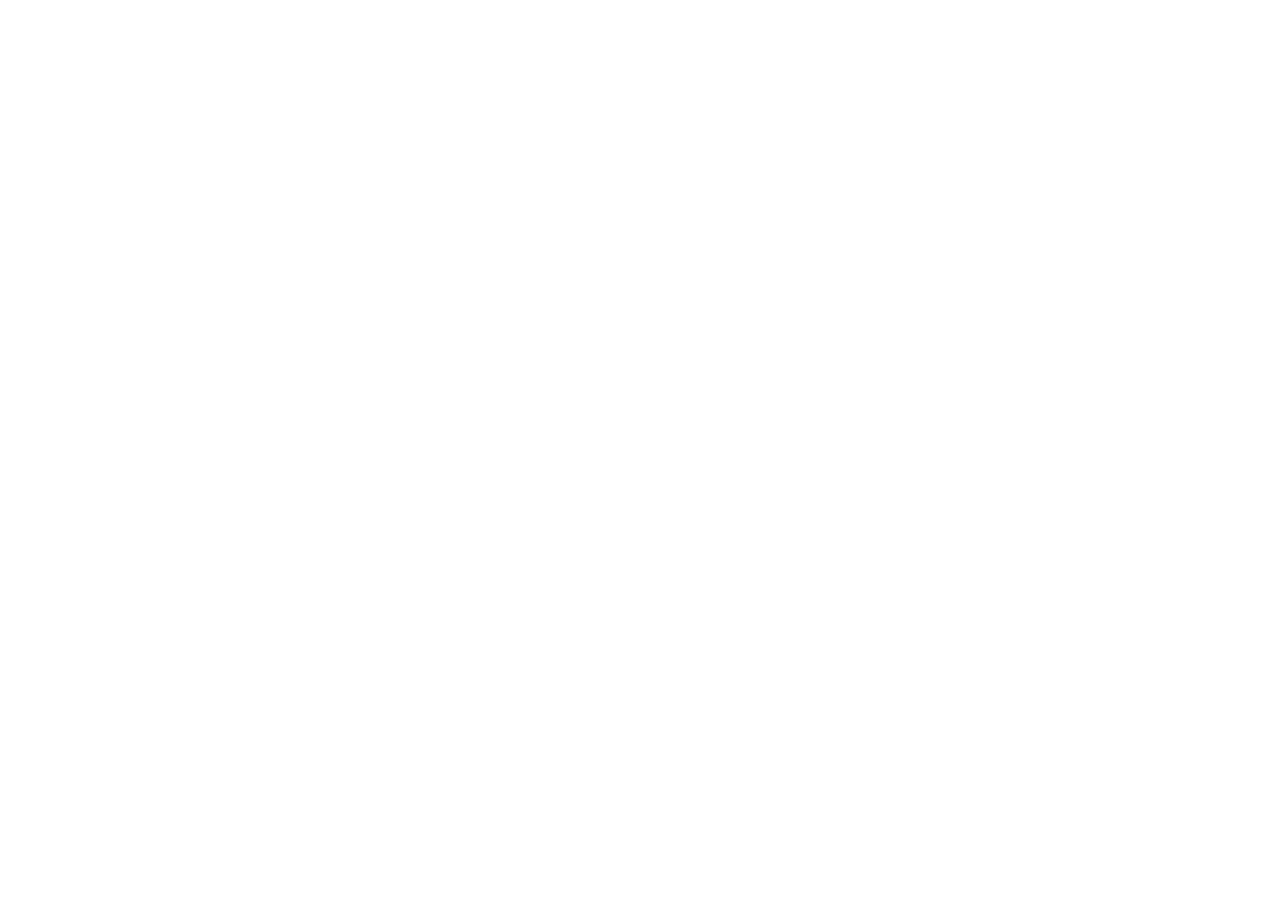
==== index.html @ 55838c37 "Add new files" ====
<!DOCTYPE html>
<html lang="en">
<head>
    <meta charset="UTF-8">
    <meta http-equiv="X-UA-Compatible" content="IE=edge">
    <meta name="viewport" content="width=device-width, initial-scale=1.0">
    <title>Document</title>
</head>
<body>
    
</body>
</html>
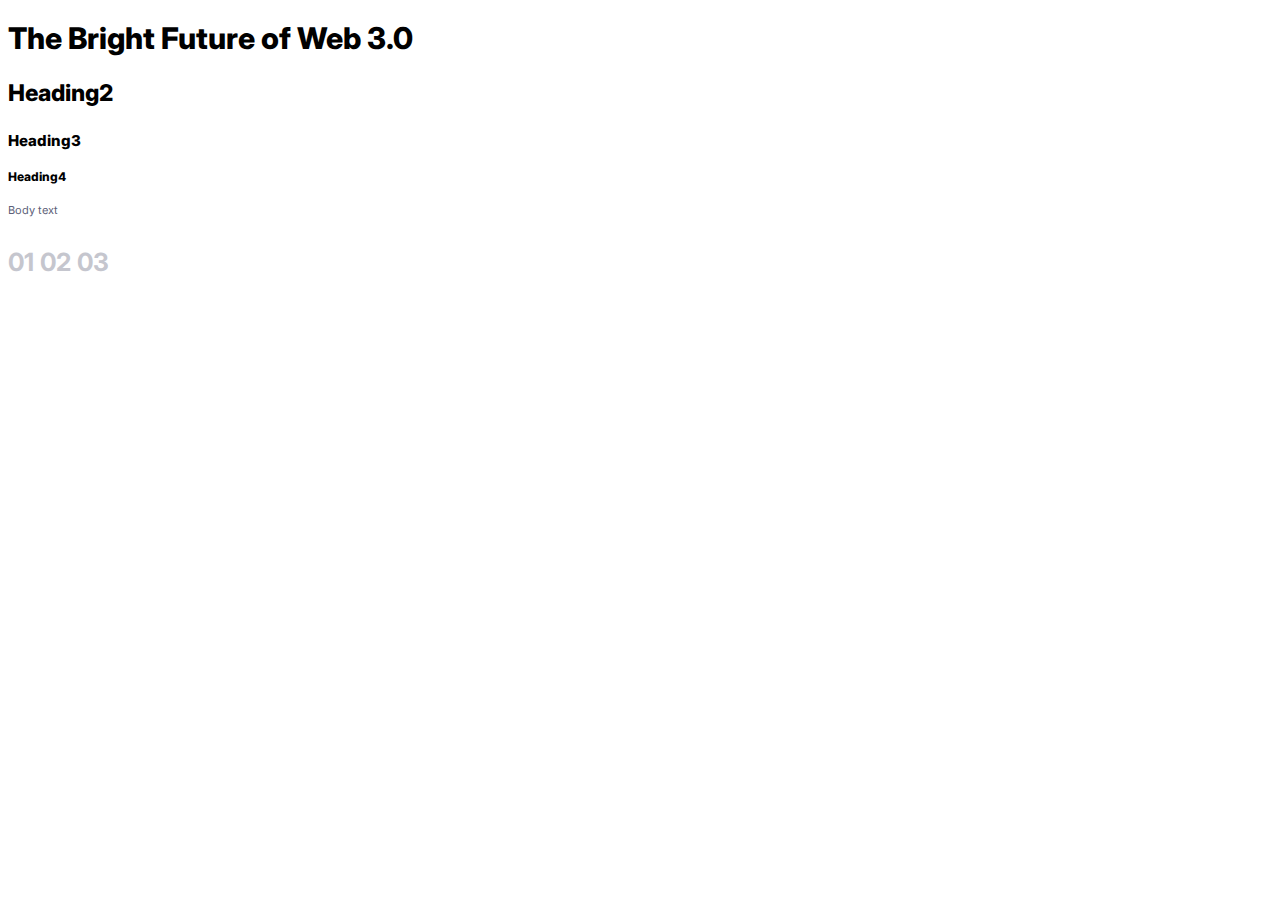
==== commit aeeeec70: "Defining base colors and typography" ====
--- a/index.html
+++ b/index.html
@@ -1,12 +1,24 @@
 <!DOCTYPE html>
 <html lang="en">
-<head>
-    <meta charset="UTF-8">
-    <meta http-equiv="X-UA-Compatible" content="IE=edge">
-    <meta name="viewport" content="width=device-width, initial-scale=1.0">
+  <head>
+    <meta charset="UTF-8" />
+    <meta http-equiv="X-UA-Compatible" content="IE=edge" />
+    <meta name="viewport" content="width=device-width, initial-scale=1.0" />
+    <link rel="preconnect" href="https://fonts.googleapis.com" />
+    <link rel="preconnect" href="https://fonts.gstatic.com" crossorigin />
+    <link
+      href="https://fonts.googleapis.com/css2?family=Inter:wght@400;700;800&display=swap"
+      rel="stylesheet"
+    />
+    <link rel="stylesheet" href="/styles/style.css" />
     <title>Document</title>
-</head>
-<body>
-    
-</body>
-</html>+  </head>
+  <body>
+    <h1>The Bright Future of Web 3.0</h1>
+    <h2>Heading2</h2>
+    <h3>Heading3</h3>
+    <h4>Heading4</h4>
+    <p>Body text</p>
+    <p class="numbering">01 02 03</p>
+  </body>
+</html>
--- a/styles/style.css
+++ b/styles/style.css
@@ -0,0 +1,60 @@
+*, *::after,*::before {
+   box-sizing: border; 
+}
+
+:root {
+    --primary-soft-orange: hsl(35, 77%, 62%);
+    --primary-soft-red: hsl(5, 85%, 63%);
+
+    --neutral-off-white: hsl(36, 100%, 99%);
+    --neutral-grayish-blue: hsl(233, 8%, 79%);
+    --neutral-dark-grayish-blue: hsl(236, 13%, 42%);
+    --neutral-very-dark-blue: hsl(240, 100%, 5%);
+}
+
+html {
+    font-size: 62.5%;
+}
+
+h1, h2, h3, h4, p {
+    font-family: 'Inter', Arial, Helvetica, sans-serif;
+}
+
+h1 {
+    font-size: 3rem;
+    font-weight: 800;
+    line-height: 1.2;
+}
+
+h2 {
+    font-size: 2.3rem;
+    font-weight: 800;
+}
+
+h3 {
+    font-size: 1.5rem;
+    font-weight: 800;
+}
+
+h4 {
+    font-size: 1.2rem;
+    font-weight: 800;
+}
+
+body {
+    font-size: 1.1rem;
+    font-weight: 400;
+    line-height: 1.5;
+}
+
+p {
+    color: var(--neutral-dark-grayish-blue);
+}
+
+.numbering {
+    font-size: 2.5rem;
+    font-weight: 700;
+    color: var(--neutral-grayish-blue);
+}
+
+
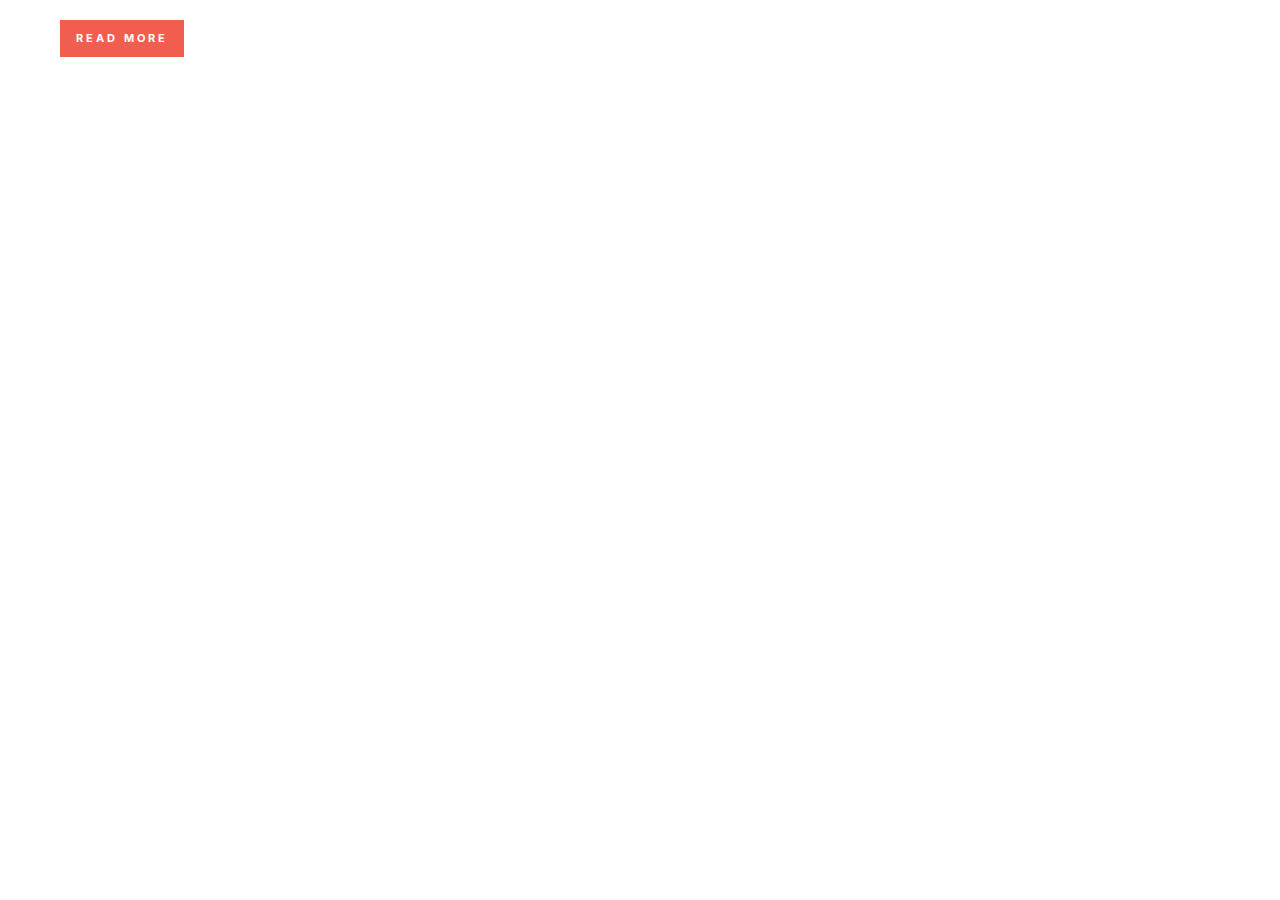
==== commit 19745fae: "preparing button component" ====
--- a/index.html
+++ b/index.html
@@ -14,11 +14,6 @@
     <title>Document</title>
   </head>
   <body>
-    <h1>The Bright Future of Web 3.0</h1>
-    <h2>Heading2</h2>
-    <h3>Heading3</h3>
-    <h4>Heading4</h4>
-    <p>Body text</p>
-    <p class="numbering">01 02 03</p>
+    <div class="btn btn--red">Read More</div>
   </body>
 </html>
--- a/styles/style.css
+++ b/styles/style.css
@@ -13,11 +13,13 @@
 }
 
 html {
+    font-family: 'Inter', Arial, Helvetica, sans-serif;
     font-size: 62.5%;
 }
 
-h1, h2, h3, h4, p {
-    font-family: 'Inter', Arial, Helvetica, sans-serif;
+body {
+    padding: 0;
+    margin: 0;
 }
 
 h1 {
@@ -45,6 +47,7 @@
     font-size: 1.1rem;
     font-weight: 400;
     line-height: 1.5;
+    padding: 2rem 6rem;
 }
 
 p {
@@ -57,4 +60,25 @@
     color: var(--neutral-grayish-blue);
 }
 
+.btn {
+    padding: 1rem 1.6rem;
+    letter-spacing: 0.3rem;
+    display: inline-block;
+    text-transform: uppercase;
+    font-weight: 700;
+    cursor: pointer;
+    transition: background ease 0.3s;
+}
 
+.btn:hover, .btn:focus {
+    background: var(--neutral-very-dark-blue);          
+}
+
+.btn--red {
+    background: var(--primary-soft-red);
+    color: var(--neutral-off-white);
+}
+
+
+
+
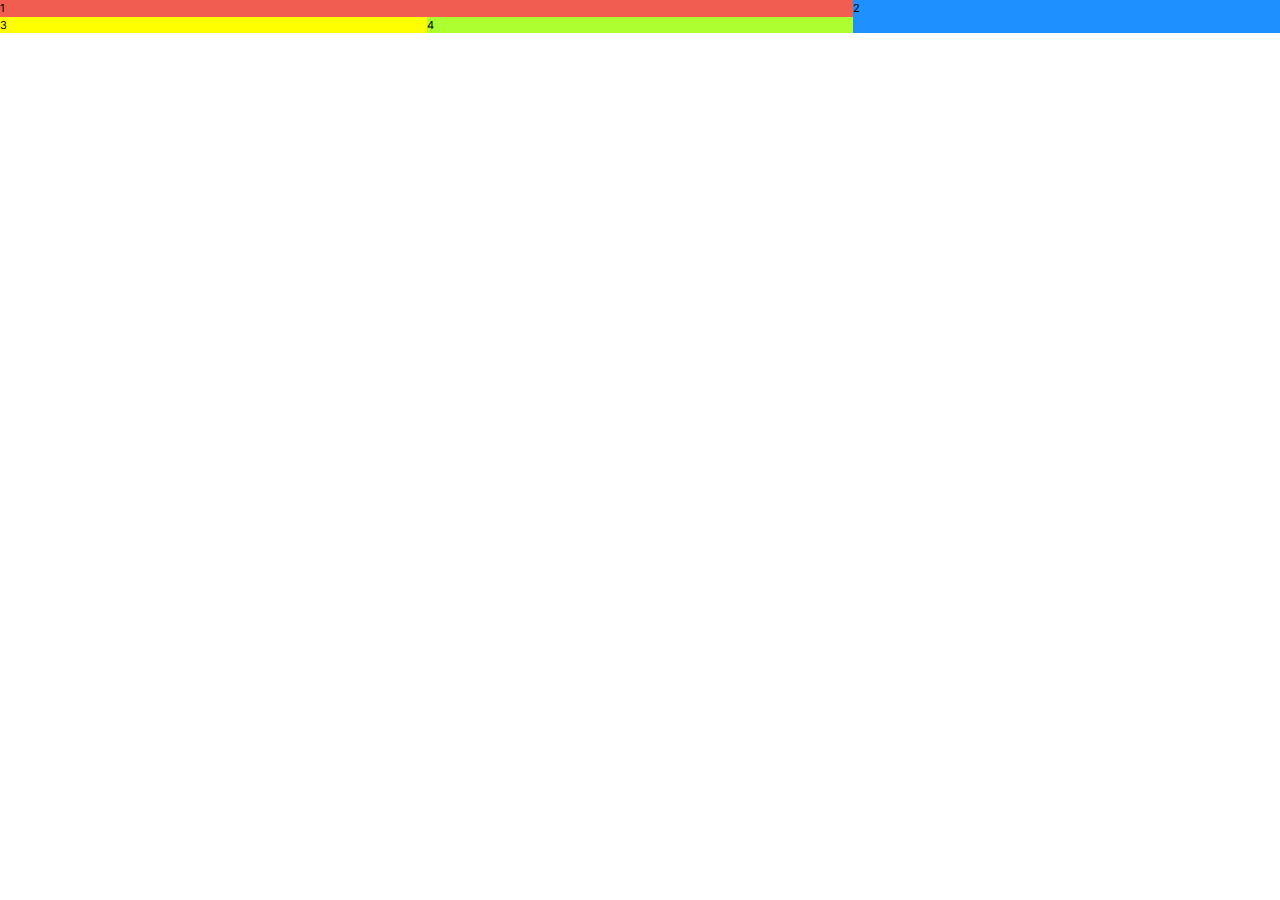
==== commit dbcc8b38: "Preparing grid-component draft" ====
--- a/index.html
+++ b/index.html
@@ -14,6 +14,11 @@
     <title>Document</title>
   </head>
   <body>
-    <div class="btn btn--red">Read More</div>
+    <div class="main-grid">
+      <div class="grid__element1">1</div>
+      <div class="grid__element2">2</div>
+      <div class="grid__element3">3</div>
+      <div class="grid__element4">4</div>
+    </div>
   </body>
 </html>
--- a/styles/style.css
+++ b/styles/style.css
@@ -47,7 +47,6 @@
     font-size: 1.1rem;
     font-weight: 400;
     line-height: 1.5;
-    padding: 2rem 6rem;
 }
 
 p {
@@ -79,6 +78,53 @@
     color: var(--neutral-off-white);
 }
 
+.grid__element1 {
+    width: 100%;
+    height: 100%;
+    background:hsl(5, 85%, 63%);
+}
+
+.grid__element2 {
+    width: 100%;
+    height: 100%;
+    background:dodgerblue;
+}
+
+.grid__element3 {
+    width: 100%;
+    height: 100%;
+    background:yellow;
+}
+
+.grid__element4 {
+    width: 100%;
+    height: 100%;
+    background:greenyellow;
+}
+
+.main-grid {
+    display: grid;
+}
+
+@media screen and (min-width: 768px) {
+    
+    .main-grid {
+        display: grid;
+        grid-template-columns: repeat(3, 1fr);
+    }
+    
+    .grid__element1 {
+        grid-column: 1/3;
+    }
+    
+    .grid__element2 {
+        grid-column: 3;
+        grid-row: 1/span 2;
+    }
+}
 
 
 
+
+
+
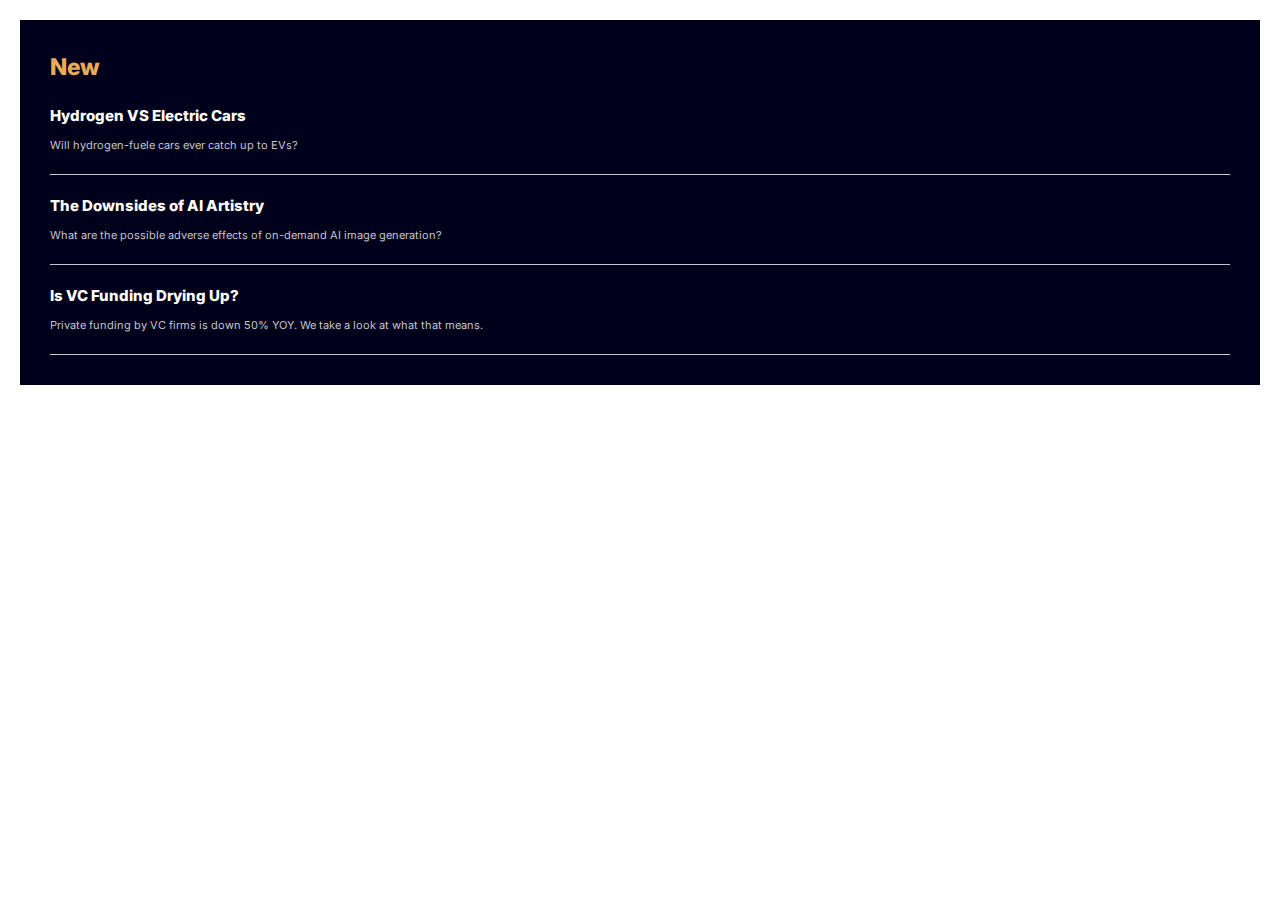
==== commit b3e04a0e: "Creating news section" ====
--- a/index.html
+++ b/index.html
@@ -14,11 +14,30 @@
     <title>Document</title>
   </head>
   <body>
-    <div class="main-grid">
-      <div class="grid__element1">1</div>
-      <div class="grid__element2">2</div>
-      <div class="grid__element3">3</div>
-      <div class="grid__element4">4</div>
-    </div>
+    <section class="news-section">
+      <div class="new__container">
+        <h2 class="new__main-headline">New</h2>
+        <article class="new__article">
+          <h3 class="new__headline">Hydrogen VS Electric Cars</h3>
+          <p class="new__article-text">
+            Will hydrogen-fuele cars ever catch up to EVs?
+          </p>
+        </article>
+        <article class="new__article">
+          <h3 class="new__headline">The Downsides of AI Artistry</h3>
+          <p class="new__article-text">
+            What are the possible adverse effects of on-demand AI image
+            generation?
+          </p>
+        </article>
+        <article class="new__article">
+          <h3 class="new__headline">Is VC Funding Drying Up?</h3>
+          <p class="new__article-text">
+            Private funding by VC firms is down 50% YOY. We take a look at what
+            that means.
+          </p>
+        </article>
+      </div>
+    </section>
   </body>
 </html>
--- a/styles/style.css
+++ b/styles/style.css
@@ -1,130 +1,202 @@
-*, *::after,*::before {
-   box-sizing: border; 
+*,
+*::after,
+*::before {
+  box-sizing: border;
 }
 
 :root {
-    --primary-soft-orange: hsl(35, 77%, 62%);
-    --primary-soft-red: hsl(5, 85%, 63%);
-
-    --neutral-off-white: hsl(36, 100%, 99%);
-    --neutral-grayish-blue: hsl(233, 8%, 79%);
-    --neutral-dark-grayish-blue: hsl(236, 13%, 42%);
-    --neutral-very-dark-blue: hsl(240, 100%, 5%);
+  --primary-soft-orange: hsl(35, 77%, 62%);
+  --primary-soft-red: hsl(5, 85%, 63%);
+
+  --neutral-off-white: hsl(36, 100%, 99%);
+  --neutral-grayish-blue: hsl(233, 8%, 79%);
+  --neutral-dark-grayish-blue: hsl(236, 13%, 42%);
+  --neutral-very-dark-blue: hsl(240, 100%, 5%);
 }
 
 html {
-    font-family: 'Inter', Arial, Helvetica, sans-serif;
-    font-size: 62.5%;
+  font-family: "Inter", Arial, Helvetica, sans-serif;
+  font-size: 62.5%;
 }
 
 body {
-    padding: 0;
-    margin: 0;
+  padding: 2rem 2rem;
+  margin: 0;
+}
+
+h1,
+h2,
+h3,
+h4,
+h5,
+p {
+  margin: 0;
 }
 
 h1 {
-    font-size: 3rem;
-    font-weight: 800;
-    line-height: 1.2;
+  font-size: 3rem;
+  font-weight: 800;
+  line-height: 1.2;
 }
 
 h2 {
-    font-size: 2.3rem;
-    font-weight: 800;
+  font-size: 2.3rem;
+  font-weight: 800;
 }
 
 h3 {
-    font-size: 1.5rem;
-    font-weight: 800;
+  font-size: 1.5rem;
+  font-weight: 800;
 }
 
 h4 {
-    font-size: 1.2rem;
-    font-weight: 800;
+  font-size: 1.2rem;
+  font-weight: 800;
 }
 
 body {
-    font-size: 1.1rem;
-    font-weight: 400;
-    line-height: 1.5;
+  font-size: 1.1rem;
+  font-weight: 400;
+  line-height: 1.5;
 }
 
 p {
-    color: var(--neutral-dark-grayish-blue);
+  color: var(--neutral-dark-grayish-blue);
 }
 
 .numbering {
-    font-size: 2.5rem;
-    font-weight: 700;
-    color: var(--neutral-grayish-blue);
+  font-size: 2.5rem;
+  font-weight: 700;
+  color: var(--neutral-grayish-blue);
 }
 
 .btn {
-    padding: 1rem 1.6rem;
-    letter-spacing: 0.3rem;
-    display: inline-block;
-    text-transform: uppercase;
-    font-weight: 700;
-    cursor: pointer;
-    transition: background ease 0.3s;
-}
-
-.btn:hover, .btn:focus {
-    background: var(--neutral-very-dark-blue);          
+  padding: 1rem 1.6rem;
+  letter-spacing: 0.3rem;
+  display: inline-block;
+  text-transform: uppercase;
+  font-weight: 700;
+  cursor: pointer;
+  transition: background ease 0.3s;
+}
+
+.btn:hover,
+.btn:focus {
+  background: var(--neutral-very-dark-blue);
 }
 
 .btn--red {
-    background: var(--primary-soft-red);
-    color: var(--neutral-off-white);
+  background: var(--primary-soft-red);
+  color: var(--neutral-off-white);
 }
 
 .grid__element1 {
-    width: 100%;
-    height: 100%;
-    background:hsl(5, 85%, 63%);
+  width: 100%;
+  height: 100%;
+  background: hsl(5, 85%, 63%);
 }
 
 .grid__element2 {
-    width: 100%;
-    height: 100%;
-    background:dodgerblue;
+  width: 100%;
+  height: 100%;
+  background: dodgerblue;
 }
 
 .grid__element3 {
-    width: 100%;
-    height: 100%;
-    background:yellow;
+  width: 100%;
+  height: 100%;
+  background: yellow;
 }
 
 .grid__element4 {
-    width: 100%;
-    height: 100%;
-    background:greenyellow;
+  width: 100%;
+  height: 100%;
+  background: greenyellow;
 }
 
 .main-grid {
+  display: grid;
+}
+
+@media screen and (min-width: 768px) {
+  .main-grid {
     display: grid;
+    grid-template-columns: repeat(3, 1fr);
+  }
+
+  .grid__element1 {
+    grid-column: 1/3;
+  }
+
+  .grid__element2 {
+    grid-column: 3;
+    grid-row: 1 / span 2;
+  }
+}
+
+.hero__container {
+  width: 100%;
+}
+
+.hero__text {
+  display: flex;
+  flex-direction: column;
+  align-items: flex-start;
 }
 
 @media screen and (min-width: 768px) {
-    
-    .main-grid {
-        display: grid;
-        grid-template-columns: repeat(3, 1fr);
-    }
-    
-    .grid__element1 {
-        grid-column: 1/3;
-    }
-    
-    .grid__element2 {
-        grid-column: 3;
-        grid-row: 1/span 2;
-    }
-}
-
-
-
-
-
-
+  .hero__text {
+    flex-direction: row;
+    align-items: center;
+  }
+
+  .hero__headline-text {
+    margin: 0 2rem 0 0;
+  }
+
+  .hero__description-text {
+    margin-bottom: 2rem;
+  }
+}
+
+.hero__picture > img {
+  width: 100%;
+  object-fit: cover;
+}
+
+.hero__headline-text {
+  margin-right: 2rem;
+  margin-bottom: 0;
+}
+
+.hero__description-text {
+  margin-bottom: 2rem;
+}
+
+/* news section */
+
+.new__container {
+  background: var(--neutral-very-dark-blue);
+  display: flex;
+  flex-direction: column;
+
+  padding: 3rem;
+}
+
+.new__main-headline {
+  color: var(--primary-soft-orange);
+}
+
+.new__article {
+  padding: 2rem 0;
+  border-bottom: 1px solid var(--neutral-grayish-blue);
+}
+
+.new__headline {
+  color: var(--neutral-off-white);
+  margin-bottom: 1rem;
+}
+
+.new__article-text {
+  color: var(--neutral-grayish-blue);
+}
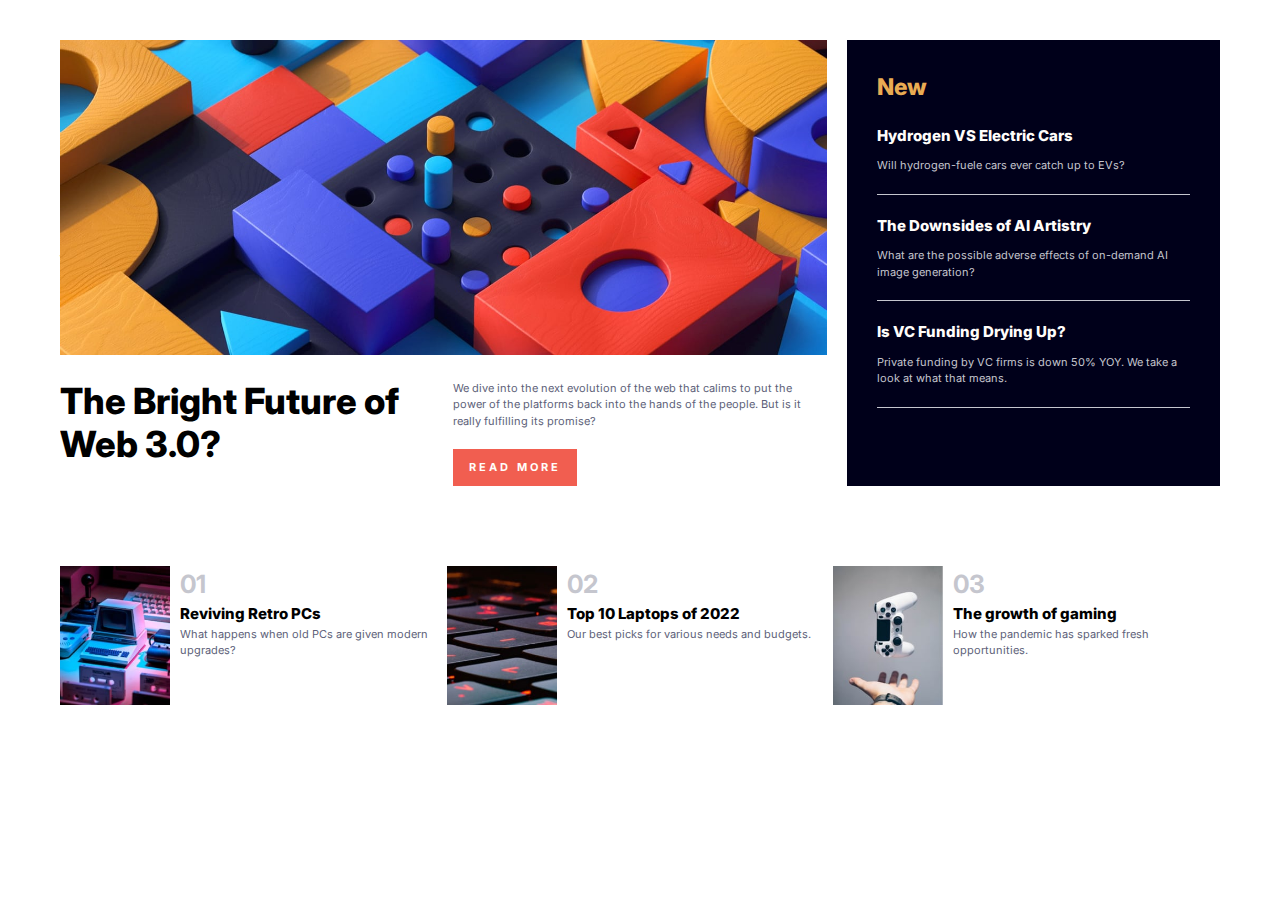
==== commit ef9d20d5: "Adjusting behaviour of some elements" ====
--- a/index.html
+++ b/index.html
@@ -14,30 +14,97 @@
     <title>Document</title>
   </head>
   <body>
-    <section class="news-section">
-      <div class="new__container">
-        <h2 class="new__main-headline">New</h2>
-        <article class="new__article">
-          <h3 class="new__headline">Hydrogen VS Electric Cars</h3>
-          <p class="new__article-text">
-            Will hydrogen-fuele cars ever catch up to EVs?
+  <main>
+    <div class="main-grid">
+      <div class="grid__element1">
+          <picture class="hero__picture">
+            <source
+              media="(max-width: 530px)"
+              srcset="img/image-web-3-mobile.jpg"
+            />
+            <source
+              media="(max-width: 1000px)"
+              srcset="img/image-web-3-tablet.jpg"
+            />
+            <img src="img/image-web-3-desktop.jpg" alt="" />
+          </picture>
+      </div>
+      <div class="grid__element3">
+        
+          <div class="hero__headline">
+            <h1 class="hero__headline-text">The Bright Future of Web 3.0?</h1>
+          </div>
+      </div>
+      <div class="grid__element4">
+        <div class="hero__description">
+          <p class="hero__description-text">
+            We dive into the next evolution of the web that calims to put the
+            power of the platforms back into the hands of the people. But is it
+            really fulfilling its promise?
           </p>
-        </article>
-        <article class="new__article">
-          <h3 class="new__headline">The Downsides of AI Artistry</h3>
-          <p class="new__article-text">
-            What are the possible adverse effects of on-demand AI image
-            generation?
-          </p>
-        </article>
-        <article class="new__article">
-          <h3 class="new__headline">Is VC Funding Drying Up?</h3>
-          <p class="new__article-text">
-            Private funding by VC firms is down 50% YOY. We take a look at what
-            that means.
-          </p>
-        </article>
+          <div class="btn btn--red">Read More</div>
+        </div>
+      </div>
+      <div class="grid__element2"><section class="news-section">
+        <div class="new__container">
+          <h2 class="new__main-headline">New</h2>
+          <article class="new__article">
+            <h3 class="new__headline">Hydrogen VS Electric Cars</h3>
+            <p class="new__article-text">
+              Will hydrogen-fuele cars ever catch up to EVs?
+            </p>
+          </article>
+          <article class="new__article">
+            <h3 class="new__headline">The Downsides of AI Artistry</h3>
+            <p class="new__article-text">
+              What are the possible adverse effects of on-demand AI image
+              generation?
+            </p>
+          </article>
+          <article class="new__article">
+            <h3 class="new__headline">Is VC Funding Drying Up?</h3>
+            <p class="new__article-text">
+              Private funding by VC firms is down 50% YOY. We take a look at what
+              that means.
+            </p>
+          </article>
+        </div>
+      </section>
+    </div>
+   
+    </div>
+    <section class="steps">
+      <div class="step">
+        <picture class="step__picture">
+          <img src="img/image-retro-pcs.jpg" alt="Image if retro laptops in pink aand blue retro light">
+        </picture>
+        <div class="step__text">
+          <h2 class="numbering">01</h2>
+          <h3 class="step__headline">Reviving Retro PCs</h3>
+          <p class="step__description">What happens when old PCs are given modern upgrades?</p>
+        </div>
+      </div>
+      <div class="step">
+        <picture class="step__picture">
+          <img src="img/image-top-laptops.jpg" alt="Picture of black laptop keyboard with red lights">
+        </picture>
+        <div class="step__text">
+          <h2 class="numbering">02</h2>
+          <h3 class="step__headline">Top 10 Laptops of 2022</h3>
+          <p class="step__description">Our best picks for various needs and budgets.</p>
+        </div>
+      </div>
+      <div class="step">
+        <picture class="step__picture">
+          <img src="img/image-gaming-growth.jpg" alt="Image of gamepad levitating above the hand.">
+        </picture>
+        <div class="step__text">
+          <h2 class="numbering">03</h2>
+          <h3 class="step__headline">The growth of gaming</h3>
+          <p class="step__description">How the pandemic has sparked fresh opportunities.</p>
+        </div>
       </div>
     </section>
+  </main>
   </body>
 </html>
--- a/styles/style.css
+++ b/styles/style.css
@@ -23,6 +23,18 @@
   padding: 2rem 2rem;
   margin: 0;
 }
+
+@media screen and (min-width: 768px) {
+  body {
+    padding: 4rem 6rem;
+  }
+}
+
+img {
+  width: 100%;
+  object-fit: cover;
+}
+
 
 h1,
 h2,
@@ -34,7 +46,7 @@
 }
 
 h1 {
-  font-size: 3rem;
+  font-size: clamp(3rem, 3vw + 1rem, 3.6rem);
   font-weight: 800;
   line-height: 1.2;
 }
@@ -93,35 +105,41 @@
 .grid__element1 {
   width: 100%;
   height: 100%;
-  background: hsl(5, 85%, 63%);
-}
+  /* height: 100%; */
+  /* background: hsl(5, 85%, 63%); */
+}
+
+
 
 .grid__element2 {
   width: 100%;
   height: 100%;
-  background: dodgerblue;
+  /* background: dodgerblue; */
 }
 
 .grid__element3 {
   width: 100%;
-  height: 100%;
-  background: yellow;
+  /* height: 100%; */
+  /* background: yellow; */
 }
 
 .grid__element4 {
   width: 100%;
-  height: 100%;
-  background: greenyellow;
+  /* height: 100%; */
+  /* background: greenyellow; */
 }
 
 .main-grid {
   display: grid;
+  row-gap: 2rem;
+  
 }
 
 @media screen and (min-width: 768px) {
   .main-grid {
     display: grid;
     grid-template-columns: repeat(3, 1fr);
+    column-gap: 2rem;
   }
 
   .grid__element1 {
@@ -131,11 +149,18 @@
   .grid__element2 {
     grid-column: 3;
     grid-row: 1 / span 2;
+    background: var(--neutral-very-dark-blue);
+  }
+
+  .grid__element3 {
+    grid-column: 1/2;
+    height: 100%;
   }
 }
 
 .hero__container {
   width: 100%;
+  height: 100%;
 }
 
 .hero__text {
@@ -143,11 +168,13 @@
   flex-direction: column;
   align-items: flex-start;
 }
+
+
 
 @media screen and (min-width: 768px) {
   .hero__text {
     flex-direction: row;
-    align-items: center;
+    align-items: flex-start;
   }
 
   .hero__headline-text {
@@ -159,16 +186,29 @@
   }
 }
 
+
+
 .hero__picture > img {
   width: 100%;
   object-fit: cover;
 }
+
 
 .hero__headline-text {
   margin-right: 2rem;
   margin-bottom: 0;
 }
 
+.hero__description {
+  display: flex;
+  flex-direction: column;
+  height: 100%;
+}
+
+.hero__description > .btn {
+  display: inline-block;
+  width: fit-content;}
+
 .hero__description-text {
   margin-bottom: 2rem;
 }
@@ -179,7 +219,7 @@
   background: var(--neutral-very-dark-blue);
   display: flex;
   flex-direction: column;
-
+  height: 100%;
   padding: 3rem;
 }
 
@@ -200,3 +240,36 @@
 .new__article-text {
   color: var(--neutral-grayish-blue);
 }
+
+
+/* steps section */
+
+.steps {
+  margin: 8rem 0;
+  display: flex;
+  flex-direction: column;
+}
+
+.step {
+  display: grid;
+  grid-template-columns: 30fr 70fr;
+  column-gap: 1rem;
+  margin-bottom: 2rem;
+}
+
+@media screen and (min-width: 768px) {
+
+  .steps {
+    flex-direction: row;
+  }
+
+  .step {
+    margin-bottom: 0;
+    padding-right: 1rem;
+  }
+}
+
+.step__picture > img {
+  width: 100%;
+  object-fit: cover;
+}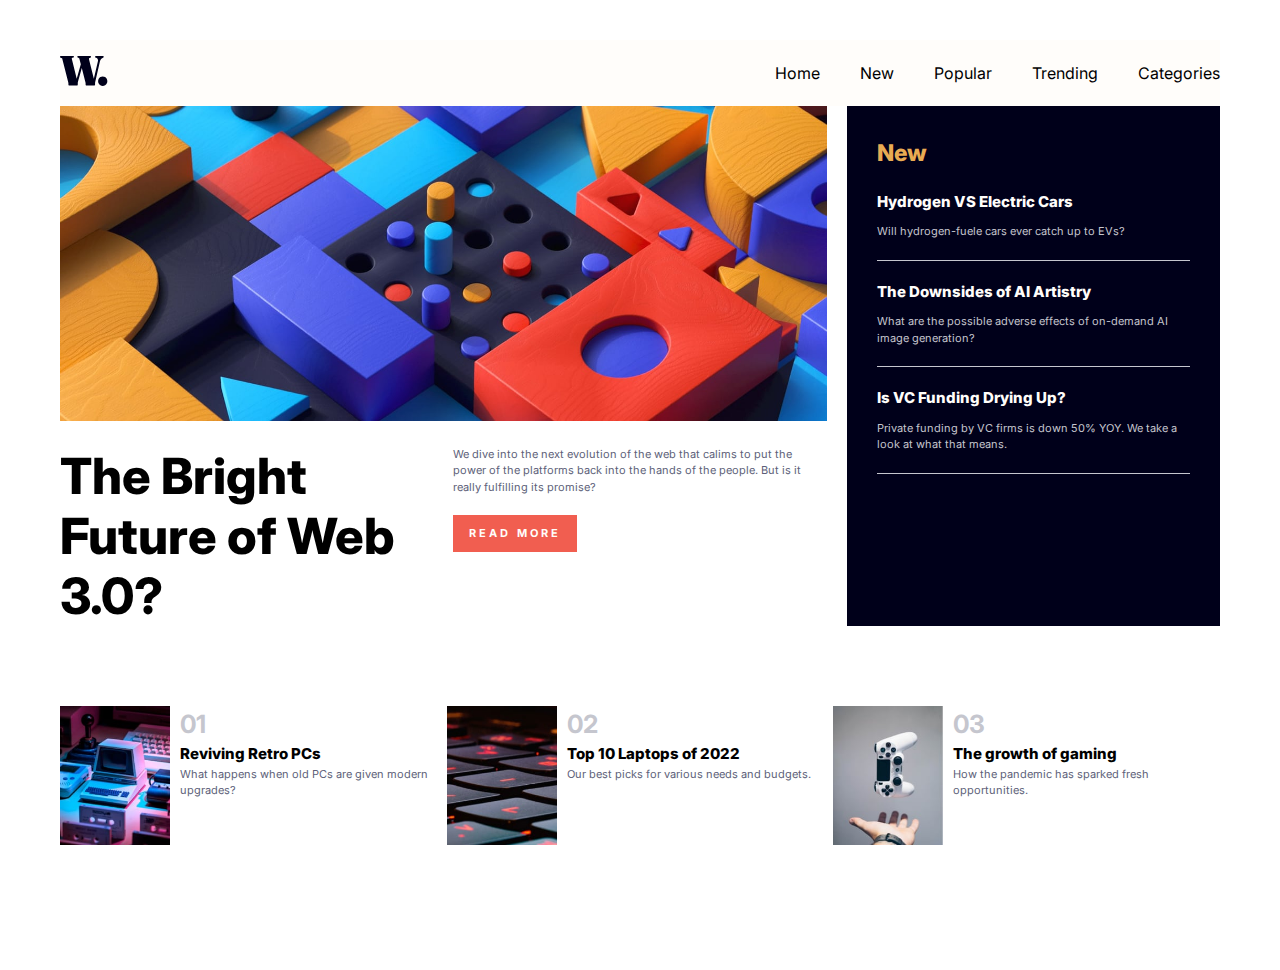
==== commit 77339166: "Gathering all together, forgot making commites ehh" ====
--- a/index.html
+++ b/index.html
@@ -14,9 +14,42 @@
     <title>Document</title>
   </head>
   <body>
-  <main>
-    <div class="main-grid">
-      <div class="grid__element1">
+    <header>
+      <div class="header__container">
+        <div class="logo__container">
+          <img class="logo" src="img/logo.svg" alt="" />
+        </div>
+        <div class="menu">
+          <ul class="list menu__list">
+            <li class="menu__item">Home</li>
+            <li class="menu__item">New</li>
+            <li class="menu__item">Popular</li>
+            <li class="menu__item">Trending</li>
+            <li class="menu__item last__menu-item">Categories</li>
+          </ul>
+        </div>
+        <div class="menu__toggler">
+          <div class="menu__toggler-bar menu__toggler-bar1"></div>
+          <div class="menu__toggler-bar menu__toggler-bar2"></div>
+          <div class="menu__toggler-bar menu__toggler-bar3"></div>
+        </div>
+        <div class="black__transparency"></div>
+        <div class="mobile__menu">
+          <div class="menu__list--mobile-container">
+            <ul class="list menu__list--mobile">
+              <li class="menu__item--mobile">Home</li>
+              <li class="menu__item--mobile">New</li>
+              <li class="menu__item--mobile">Popular</li>
+              <li class="menu__item--mobile">Trending</li>
+              <li class="menu__item--mobile">Categories</li>
+            </ul>
+          </div>
+        </div>
+      </div>
+    </header>
+    <main>
+      <div class="main-grid">
+        <div class="grid__element1">
           <picture class="hero__picture">
             <source
               media="(max-width: 530px)"
@@ -28,83 +61,98 @@
             />
             <img src="img/image-web-3-desktop.jpg" alt="" />
           </picture>
-      </div>
-      <div class="grid__element3">
-        
+        </div>
+        <div class="grid__element3">
           <div class="hero__headline">
             <h1 class="hero__headline-text">The Bright Future of Web 3.0?</h1>
           </div>
-      </div>
-      <div class="grid__element4">
-        <div class="hero__description">
-          <p class="hero__description-text">
-            We dive into the next evolution of the web that calims to put the
-            power of the platforms back into the hands of the people. But is it
-            really fulfilling its promise?
-          </p>
-          <div class="btn btn--red">Read More</div>
+        </div>
+        <div class="grid__element4">
+          <div class="hero__description">
+            <p class="hero__description-text">
+              We dive into the next evolution of the web that calims to put the
+              power of the platforms back into the hands of the people. But is
+              it really fulfilling its promise?
+            </p>
+            <div class="btn btn--red">Read More</div>
+          </div>
+        </div>
+        <div class="grid__element2">
+          <section class="news-section">
+            <div class="new__container">
+              <h2 class="new__main-headline">New</h2>
+              <article class="new__article">
+                <h3 class="new__headline">Hydrogen VS Electric Cars</h3>
+                <p class="new__article-text">
+                  Will hydrogen-fuele cars ever catch up to EVs?
+                </p>
+              </article>
+              <article class="new__article">
+                <h3 class="new__headline">The Downsides of AI Artistry</h3>
+                <p class="new__article-text">
+                  What are the possible adverse effects of on-demand AI image
+                  generation?
+                </p>
+              </article>
+              <article class="new__article">
+                <h3 class="new__headline">Is VC Funding Drying Up?</h3>
+                <p class="new__article-text">
+                  Private funding by VC firms is down 50% YOY. We take a look at
+                  what that means.
+                </p>
+              </article>
+            </div>
+          </section>
         </div>
       </div>
-      <div class="grid__element2"><section class="news-section">
-        <div class="new__container">
-          <h2 class="new__main-headline">New</h2>
-          <article class="new__article">
-            <h3 class="new__headline">Hydrogen VS Electric Cars</h3>
-            <p class="new__article-text">
-              Will hydrogen-fuele cars ever catch up to EVs?
+      <section class="steps">
+        <div class="step">
+          <picture class="step__picture">
+            <img
+              src="img/image-retro-pcs.jpg"
+              alt="Image if retro laptops in pink aand blue retro light"
+            />
+          </picture>
+          <div class="step__text">
+            <h2 class="numbering">01</h2>
+            <h3 class="step__headline">Reviving Retro PCs</h3>
+            <p class="step__description">
+              What happens when old PCs are given modern upgrades?
             </p>
-          </article>
-          <article class="new__article">
-            <h3 class="new__headline">The Downsides of AI Artistry</h3>
-            <p class="new__article-text">
-              What are the possible adverse effects of on-demand AI image
-              generation?
+          </div>
+        </div>
+        <div class="step">
+          <picture class="step__picture">
+            <img
+              src="img/image-top-laptops.jpg"
+              alt="Picture of black laptop keyboard with red lights"
+            />
+          </picture>
+          <div class="step__text">
+            <h2 class="numbering">02</h2>
+            <h3 class="step__headline">Top 10 Laptops of 2022</h3>
+            <p class="step__description">
+              Our best picks for various needs and budgets.
             </p>
-          </article>
-          <article class="new__article">
-            <h3 class="new__headline">Is VC Funding Drying Up?</h3>
-            <p class="new__article-text">
-              Private funding by VC firms is down 50% YOY. We take a look at what
-              that means.
+          </div>
+        </div>
+        <div class="step">
+          <picture class="step__picture">
+            <img
+              src="img/image-gaming-growth.jpg"
+              alt="Image of gamepad levitating above the hand."
+            />
+          </picture>
+          <div class="step__text">
+            <h2 class="numbering">03</h2>
+            <h3 class="step__headline">The growth of gaming</h3>
+            <p class="step__description">
+              How the pandemic has sparked fresh opportunities.
             </p>
-          </article>
+          </div>
         </div>
       </section>
-    </div>
-   
-    </div>
-    <section class="steps">
-      <div class="step">
-        <picture class="step__picture">
-          <img src="img/image-retro-pcs.jpg" alt="Image if retro laptops in pink aand blue retro light">
-        </picture>
-        <div class="step__text">
-          <h2 class="numbering">01</h2>
-          <h3 class="step__headline">Reviving Retro PCs</h3>
-          <p class="step__description">What happens when old PCs are given modern upgrades?</p>
-        </div>
-      </div>
-      <div class="step">
-        <picture class="step__picture">
-          <img src="img/image-top-laptops.jpg" alt="Picture of black laptop keyboard with red lights">
-        </picture>
-        <div class="step__text">
-          <h2 class="numbering">02</h2>
-          <h3 class="step__headline">Top 10 Laptops of 2022</h3>
-          <p class="step__description">Our best picks for various needs and budgets.</p>
-        </div>
-      </div>
-      <div class="step">
-        <picture class="step__picture">
-          <img src="img/image-gaming-growth.jpg" alt="Image of gamepad levitating above the hand.">
-        </picture>
-        <div class="step__text">
-          <h2 class="numbering">03</h2>
-          <h3 class="step__headline">The growth of gaming</h3>
-          <p class="step__description">How the pandemic has sparked fresh opportunities.</p>
-        </div>
-      </div>
-    </section>
-  </main>
+    </main>
+    <script src="js/index.js"></script>
   </body>
 </html>
--- a/styles/style.css
+++ b/styles/style.css
@@ -46,7 +46,7 @@
 }
 
 h1 {
-  font-size: clamp(3rem, 3vw + 1rem, 3.6rem);
+  font-size: clamp(3rem, 4vw + 1rem, 5rem);
   font-weight: 800;
   line-height: 1.2;
 }
@@ -235,6 +235,12 @@
 .new__headline {
   color: var(--neutral-off-white);
   margin-bottom: 1rem;
+  transition: all 0.3s ease;
+  cursor: pointer;
+}
+
+.new__headline:hover {
+  color: var(--primary-soft-orange);
 }
 
 .new__article-text {
@@ -272,4 +278,152 @@
 .step__picture > img {
   width: 100%;
   object-fit: cover;
-}+}
+
+/* header */
+
+.header__container {
+  display: flex;
+  flex-direction: row;
+  justify-content: space-between;
+  align-items: center;
+  padding: 1rem 0;
+  top: 0;
+  background: var(--neutral-off-white);
+}
+
+.menu {
+  display: none;
+}
+
+@media screen and (min-width: 768px) {
+  .menu {
+    display: block;
+  }
+}
+
+.menu__list {
+  display: flex;
+  flex-direction: row;
+}
+
+.menu__item {
+  display: inline;
+  margin: 0 2rem;
+  transition: all 0.3s ease;
+  cursor: pointer;
+  font-size: 1.6rem;
+}
+
+.menu__item:hover {
+  color: var(--primary-soft-orange);
+}
+
+.last__menu-item {
+  margin-right: 0;
+}
+
+.logo {
+  width: clamp(4rem, 3vw + 1rem, 6rem );
+  object-fit: cover;
+}
+
+.menu__toggler {
+  display: flex;
+  flex-direction: column;
+  justify-content: center;
+  position: absolute;
+  z-index: 200;
+  right: 2rem;
+  cursor: pointer;
+}
+
+.black__transparency {
+  width: 100vw;
+  height: 100vh;
+  background: rgba(0,0,0,70%);
+  position: fixed;
+  top: 0;
+  left: 0;
+  opacity: 0;
+  transition: all 0.3s ease;
+}
+
+.black__transparency.active {
+  opacity: 100%;
+}
+
+@media screen and (min-width: 768px) {
+  .menu__toggler {
+    display: none;
+  }
+
+  .black__transparency {
+    display: none;
+  }
+}
+
+.menu__toggler-bar {
+  width: 30px;
+  height: 4px;
+  margin: 0.2rem 0;
+  background: var(--neutral-very-dark-blue);
+  transition: all 0.3s ease-in;
+}
+
+.menu__toggler.active .menu__toggler-bar1 {
+  transform: rotate(45deg)  translateX(11px);
+}
+.menu__toggler.active .menu__toggler-bar2 {
+  opacity: 0;
+}
+
+.menu__toggler.active .menu__toggler-bar3 {
+  transform: rotate(-45deg)  translateX(11px);
+}
+
+.mobile__menu {
+  background: var(--neutral-off-white);
+  height: 100%;
+  position: fixed;
+  right: -100%;
+  top: 0rem;
+  z-index: 100;
+  width: 60%;
+  transition: all 0.3s ease;
+}
+
+.mobile__menu.active {
+  right: 0rem;
+}
+
+@media screen and (min-width: 768px) {
+  .mobile__menu {
+    display:none;
+  }
+}
+
+.menu__list--mobile-container {
+  padding-top: 4rem;
+}
+
+.menu__list--mobile {
+  list-style: none;
+}
+
+.menu__item--mobile {
+  font-size: 2rem;
+  margin: 1rem 0;
+  transition: all 0.3s ease-in;
+  cursor: pointer;
+}
+
+.menu__item--mobile:hover {
+  color: var(--primary-soft-orange);
+}
+
+
+
+
+
+ 
